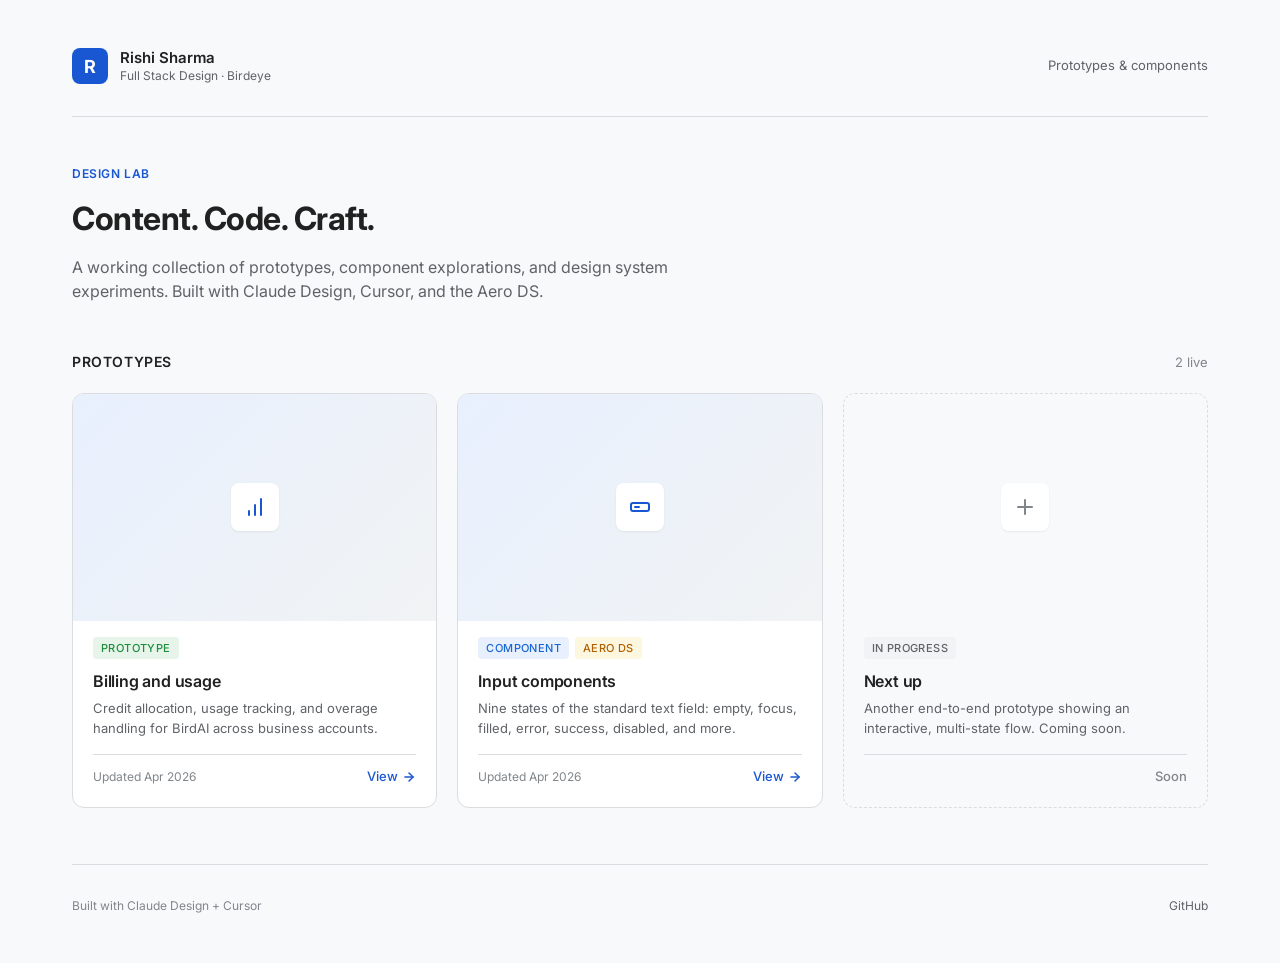
==== index.html @ ec02d228 "Add prototype index" ====
<!DOCTYPE html>
<html lang="en">
<head>
  <meta charset="UTF-8" />
  <meta name="viewport" content="width=device-width, initial-scale=1.0" />
  <title>Rishi's Prototypes · Birdeye</title>
  <meta name="description" content="Prototypes, components, and design explorations by Rishi Sharma, Content Designer at Birdeye." />
  <link rel="preconnect" href="https://fonts.googleapis.com" />
  <link rel="preconnect" href="https://fonts.gstatic.com" crossorigin />
  <link href="https://fonts.googleapis.com/css2?family=Inter:wght@400;500;600;700&display=swap" rel="stylesheet" />
  <style>
    :root {
      --bg: #f8f9fa;
      --surface: #ffffff;
      --border: #dadce0;
      --border-hover: #9aa0a6;
      --text-primary: #212121;
      --text-secondary: #5f6368;
      --text-tertiary: #80868b;
      --brand: #1957d2;
      --brand-soft: #e8f0fe;
      --success: #34a853;
      --warning: #f9ab00;
      --radius-sm: 6px;
      --radius-md: 8px;
      --radius-lg: 12px;
      --shadow-sm: 0 1px 2px rgba(60, 64, 67, 0.08);
      --shadow-md: 0 2px 8px rgba(60, 64, 67, 0.12);
    }

    * { box-sizing: border-box; margin: 0; padding: 0; }

    body {
      font-family: 'Inter', -apple-system, BlinkMacSystemFont, sans-serif;
      background: var(--bg);
      color: var(--text-primary);
      -webkit-font-smoothing: antialiased;
      line-height: 1.5;
      min-height: 100vh;
    }

    .container {
      max-width: 1200px;
      margin: 0 auto;
      padding: 48px 32px;
    }

    /* Header */
    .header {
      display: flex;
      align-items: center;
      justify-content: space-between;
      padding-bottom: 32px;
      border-bottom: 1px solid var(--border);
      margin-bottom: 48px;
    }

    .brand {
      display: flex;
      align-items: center;
      gap: 12px;
    }

    .brand-logo {
      width: 36px;
      height: 36px;
      background: var(--brand);
      border-radius: var(--radius-md);
      display: flex;
      align-items: center;
      justify-content: center;
      color: white;
      font-weight: 700;
      font-size: 18px;
    }

    .brand-text {
      display: flex;
      flex-direction: column;
    }

    .brand-name {
      font-size: 15px;
      font-weight: 600;
      color: var(--text-primary);
      line-height: 1.2;
    }

    .brand-role {
      font-size: 12px;
      color: var(--text-secondary);
      line-height: 1.2;
      margin-top: 2px;
    }

    .header-meta {
      font-size: 13px;
      color: var(--text-secondary);
    }

    /* Hero */
    .hero {
      margin-bottom: 48px;
    }

    .hero-eyebrow {
      font-size: 12px;
      font-weight: 600;
      color: var(--brand);
      text-transform: uppercase;
      letter-spacing: 0.6px;
      margin-bottom: 12px;
    }

    .hero-title {
      font-size: 32px;
      font-weight: 700;
      color: var(--text-primary);
      letter-spacing: -0.5px;
      margin-bottom: 12px;
    }

    .hero-subtitle {
      font-size: 16px;
      color: var(--text-secondary);
      max-width: 640px;
    }

    /* Section */
    .section-header {
      display: flex;
      align-items: baseline;
      justify-content: space-between;
      margin-bottom: 20px;
    }

    .section-title {
      font-size: 14px;
      font-weight: 600;
      color: var(--text-primary);
      text-transform: uppercase;
      letter-spacing: 0.6px;
    }

    .section-count {
      font-size: 13px;
      color: var(--text-tertiary);
    }

    /* Grid */
    .grid {
      display: grid;
      grid-template-columns: repeat(auto-fill, minmax(280px, 1fr));
      gap: 20px;
      margin-bottom: 56px;
    }

    /* Card */
    .card {
      background: var(--surface);
      border: 1px solid var(--border);
      border-radius: var(--radius-lg);
      overflow: hidden;
      transition: border-color 0.15s ease, box-shadow 0.15s ease, transform 0.15s ease;
      text-decoration: none;
      color: inherit;
      display: flex;
      flex-direction: column;
    }

    .card:hover {
      border-color: var(--brand);
      box-shadow: var(--shadow-md);
      transform: translateY(-2px);
    }

    .card-preview {
      aspect-ratio: 16 / 10;
      background: linear-gradient(135deg, #e8f0fe 0%, #f1f3f4 100%);
      display: flex;
      align-items: center;
      justify-content: center;
      position: relative;
      overflow: hidden;
    }

    .card-preview-icon {
      width: 48px;
      height: 48px;
      background: var(--surface);
      border-radius: var(--radius-md);
      display: flex;
      align-items: center;
      justify-content: center;
      box-shadow: var(--shadow-sm);
      color: var(--brand);
    }

    .card-body {
      padding: 16px 20px 20px;
      display: flex;
      flex-direction: column;
      flex: 1;
    }

    .card-tag-row {
      display: flex;
      gap: 6px;
      margin-bottom: 10px;
      flex-wrap: wrap;
    }

    .tag {
      font-size: 11px;
      font-weight: 500;
      padding: 3px 8px;
      border-radius: 4px;
      text-transform: uppercase;
      letter-spacing: 0.4px;
    }

    .tag-component { background: #e8f0fe; color: #1967d2; }
    .tag-prototype { background: #e6f4ea; color: #1e8e3e; }
    .tag-system { background: #fef7e0; color: #b06000; }
    .tag-wip { background: #f1f3f4; color: #5f6368; }

    .card-title {
      font-size: 16px;
      font-weight: 600;
      color: var(--text-primary);
      margin-bottom: 6px;
      letter-spacing: -0.2px;
    }

    .card-description {
      font-size: 13px;
      color: var(--text-secondary);
      line-height: 1.5;
      margin-bottom: 16px;
      flex: 1;
    }

    .card-footer {
      display: flex;
      align-items: center;
      justify-content: space-between;
      padding-top: 12px;
      border-top: 1px solid var(--border);
    }

    .card-date {
      font-size: 12px;
      color: var(--text-tertiary);
    }

    .card-link {
      font-size: 13px;
      font-weight: 500;
      color: var(--brand);
      display: flex;
      align-items: center;
      gap: 4px;
    }

    .card-link svg {
      transition: transform 0.15s ease;
    }

    .card:hover .card-link svg {
      transform: translateX(2px);
    }

    /* Coming soon card */
    .card-placeholder {
      background: transparent;
      border: 1px dashed var(--border);
      cursor: default;
    }

    .card-placeholder:hover {
      border-color: var(--border);
      box-shadow: none;
      transform: none;
    }

    .card-placeholder .card-preview {
      background: transparent;
    }

    .card-placeholder .card-preview-icon {
      background: var(--surface);
      color: var(--text-tertiary);
    }

    /* Footer */
    .footer {
      padding-top: 32px;
      border-top: 1px solid var(--border);
      display: flex;
      align-items: center;
      justify-content: space-between;
      font-size: 12px;
      color: var(--text-tertiary);
    }

    .footer a {
      color: var(--text-secondary);
      text-decoration: none;
    }

    .footer a:hover {
      color: var(--brand);
    }

    /* Responsive */
    @media (max-width: 640px) {
      .container { padding: 32px 20px; }
      .hero-title { font-size: 26px; }
      .grid { grid-template-columns: 1fr; }
      .header { flex-direction: column; align-items: flex-start; gap: 16px; }
    }
  </style>
</head>
<body>
  <div class="container">

    <!-- Header -->
    <header class="header">
      <div class="brand">
        <div class="brand-logo">R</div>
        <div class="brand-text">
          <div class="brand-name">Rishi Sharma</div>
          <div class="brand-role">Full Stack Design · Birdeye</div>
        </div>
      </div>
      <div class="header-meta">Prototypes &amp; components</div>
    </header>

    <!-- Hero -->
    <section class="hero">
      <div class="hero-eyebrow">Design lab</div>
      <h1 class="hero-title">Content. Code. Craft.</h1>
      <p class="hero-subtitle">A working collection of prototypes, component explorations, and design system experiments. Built with Claude Design, Cursor, and the Aero DS.</p>
    </section>

    <!-- Prototypes -->
    <div class="section-header">
      <div class="section-title">Prototypes</div>
      <div class="section-count">2 live</div>
    </div>

    <div class="grid">

      <!-- Billing and usage -->
      <a class="card" href="billing-and-usage/">
        <div class="card-preview">
          <div class="card-preview-icon">
            <svg width="24" height="24" viewBox="0 0 24 24" fill="none" stroke="currentColor" stroke-width="2" stroke-linecap="round" stroke-linejoin="round">
              <line x1="12" y1="20" x2="12" y2="10"></line>
              <line x1="18" y1="20" x2="18" y2="4"></line>
              <line x1="6" y1="20" x2="6" y2="16"></line>
            </svg>
          </div>
        </div>
        <div class="card-body">
          <div class="card-tag-row">
            <span class="tag tag-prototype">Prototype</span>
          </div>
          <div class="card-title">Billing and usage</div>
          <div class="card-description">Credit allocation, usage tracking, and overage handling for BirdAI across business accounts.</div>
          <div class="card-footer">
            <span class="card-date">Updated Apr 2026</span>
            <span class="card-link">
              View
              <svg width="14" height="14" viewBox="0 0 24 24" fill="none" stroke="currentColor" stroke-width="2.5" stroke-linecap="round" stroke-linejoin="round">
                <line x1="5" y1="12" x2="19" y2="12"></line>
                <polyline points="12 5 19 12 12 19"></polyline>
              </svg>
            </span>
          </div>
        </div>
      </a>

      <!-- Input components -->
      <a class="card" href="ds-input-components.html">
        <div class="card-preview">
          <div class="card-preview-icon">
            <svg width="24" height="24" viewBox="0 0 24 24" fill="none" stroke="currentColor" stroke-width="2" stroke-linecap="round" stroke-linejoin="round">
              <rect x="3" y="8" width="18" height="8" rx="2" ry="2"></rect>
              <line x1="7" y1="12" x2="11" y2="12"></line>
            </svg>
          </div>
        </div>
        <div class="card-body">
          <div class="card-tag-row">
            <span class="tag tag-component">Component</span>
            <span class="tag tag-system">Aero DS</span>
          </div>
          <div class="card-title">Input components</div>
          <div class="card-description">Nine states of the standard text field: empty, focus, filled, error, success, disabled, and more.</div>
          <div class="card-footer">
            <span class="card-date">Updated Apr 2026</span>
            <span class="card-link">
              View
              <svg width="14" height="14" viewBox="0 0 24 24" fill="none" stroke="currentColor" stroke-width="2.5" stroke-linecap="round" stroke-linejoin="round">
                <line x1="5" y1="12" x2="19" y2="12"></line>
                <polyline points="12 5 19 12 12 19"></polyline>
              </svg>
            </span>
          </div>
        </div>
      </a>

      <!-- Placeholder: coming soon -->
      <div class="card card-placeholder">
        <div class="card-preview">
          <div class="card-preview-icon">
            <svg width="24" height="24" viewBox="0 0 24 24" fill="none" stroke="currentColor" stroke-width="2" stroke-linecap="round" stroke-linejoin="round">
              <line x1="12" y1="5" x2="12" y2="19"></line>
              <line x1="5" y1="12" x2="19" y2="12"></line>
            </svg>
          </div>
        </div>
        <div class="card-body">
          <div class="card-tag-row">
            <span class="tag tag-wip">In progress</span>
          </div>
          <div class="card-title">Next up</div>
          <div class="card-description">Another end-to-end prototype showing an interactive, multi-state flow. Coming soon.</div>
          <div class="card-footer">
            <span class="card-date">&nbsp;</span>
            <span class="card-link" style="color: var(--text-tertiary);">Soon</span>
          </div>
        </div>
      </div>

    </div>

    <!-- Footer -->
    <footer class="footer">
      <div>Built with Claude Design + Cursor</div>
      <div><a href="https://github.com/rishisharma-tech" target="_blank" rel="noopener">GitHub</a></div>
    </footer>

  </div>
</body>
</html>
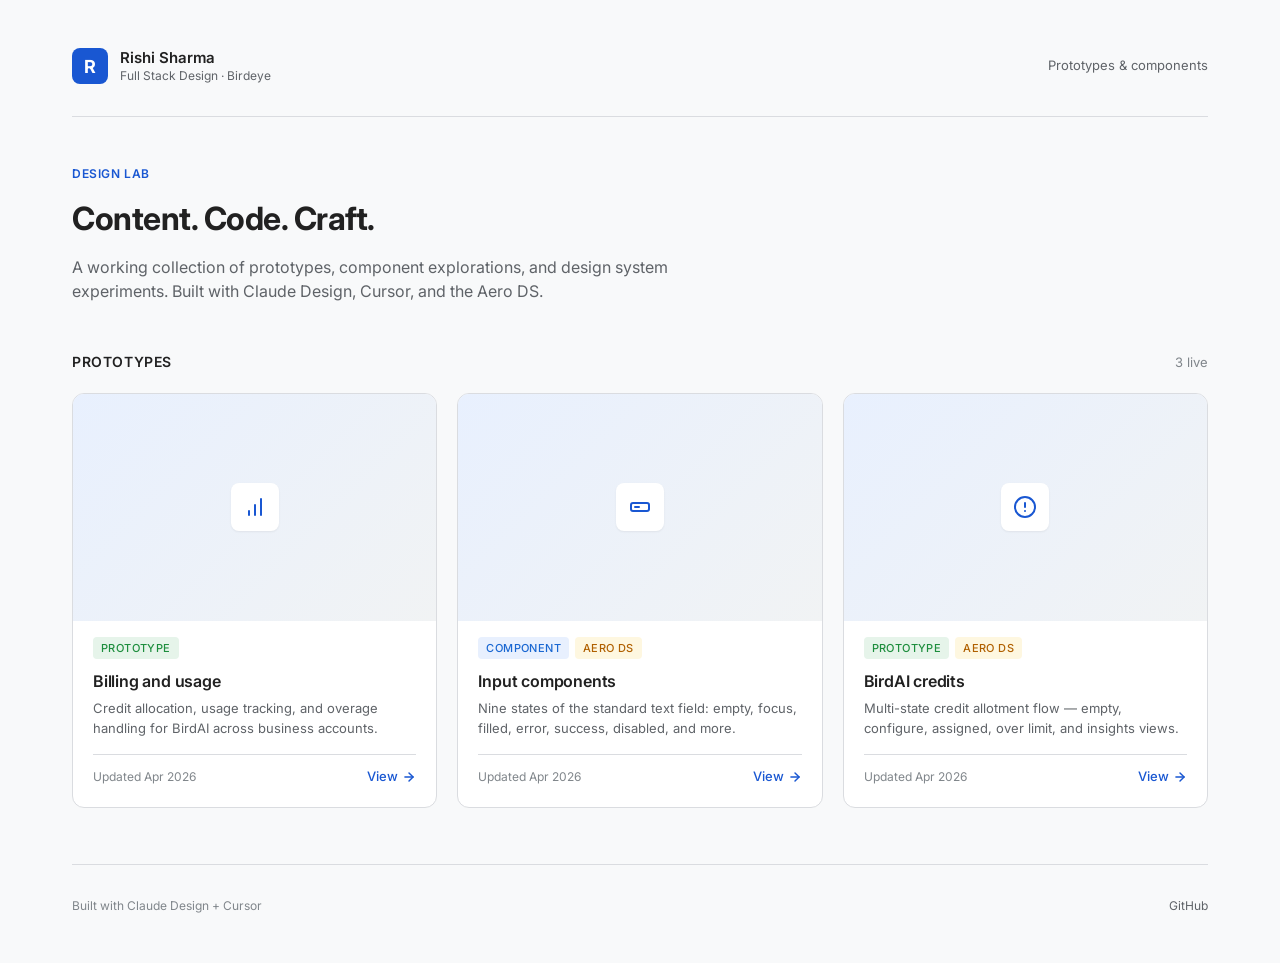
==== commit ee5fd5de: "add BirdAI credits card" ====
--- a/index.html
+++ b/index.html
@@ -346,7 +346,7 @@
     <!-- Prototypes -->
     <div class="section-header">
       <div class="section-title">Prototypes</div>
-      <div class="section-count">2 live</div>
+      <div class="section-count">3 live</div>
     </div>
 
     <div class="grid">
@@ -411,28 +411,36 @@
         </div>
       </a>
 
-      <!-- Placeholder: coming soon -->
-      <div class="card card-placeholder">
+      <!-- BirdAI credits -->
+      <a class="card" href="https://rishisharma-tech.github.io/ap-project/Billing/birdai_credits_allotment.html" target="_blank">
         <div class="card-preview">
           <div class="card-preview-icon">
             <svg width="24" height="24" viewBox="0 0 24 24" fill="none" stroke="currentColor" stroke-width="2" stroke-linecap="round" stroke-linejoin="round">
-              <line x1="12" y1="5" x2="12" y2="19"></line>
-              <line x1="5" y1="12" x2="19" y2="12"></line>
+              <circle cx="12" cy="12" r="10"></circle>
+              <line x1="12" y1="8" x2="12" y2="12"></line>
+              <line x1="12" y1="16" x2="12.01" y2="16"></line>
             </svg>
           </div>
         </div>
         <div class="card-body">
           <div class="card-tag-row">
-            <span class="tag tag-wip">In progress</span>
-          </div>
-          <div class="card-title">Next up</div>
-          <div class="card-description">Another end-to-end prototype showing an interactive, multi-state flow. Coming soon.</div>
+            <span class="tag tag-prototype">Prototype</span>
+            <span class="tag tag-system">Aero DS</span>
+          </div>
+          <div class="card-title">BirdAI credits</div>
+          <div class="card-description">Multi-state credit allotment flow — empty, configure, assigned, over limit, and insights views.</div>
           <div class="card-footer">
-            <span class="card-date">&nbsp;</span>
-            <span class="card-link" style="color: var(--text-tertiary);">Soon</span>
-          </div>
-        </div>
-      </div>
+            <span class="card-date">Updated Apr 2026</span>
+            <span class="card-link">
+              View
+              <svg width="14" height="14" viewBox="0 0 24 24" fill="none" stroke="currentColor" stroke-width="2.5" stroke-linecap="round" stroke-linejoin="round">
+                <line x1="5" y1="12" x2="19" y2="12"></line>
+                <polyline points="12 5 19 12 12 19"></polyline>
+              </svg>
+            </span>
+          </div>
+        </div>
+      </a>
 
     </div>
 
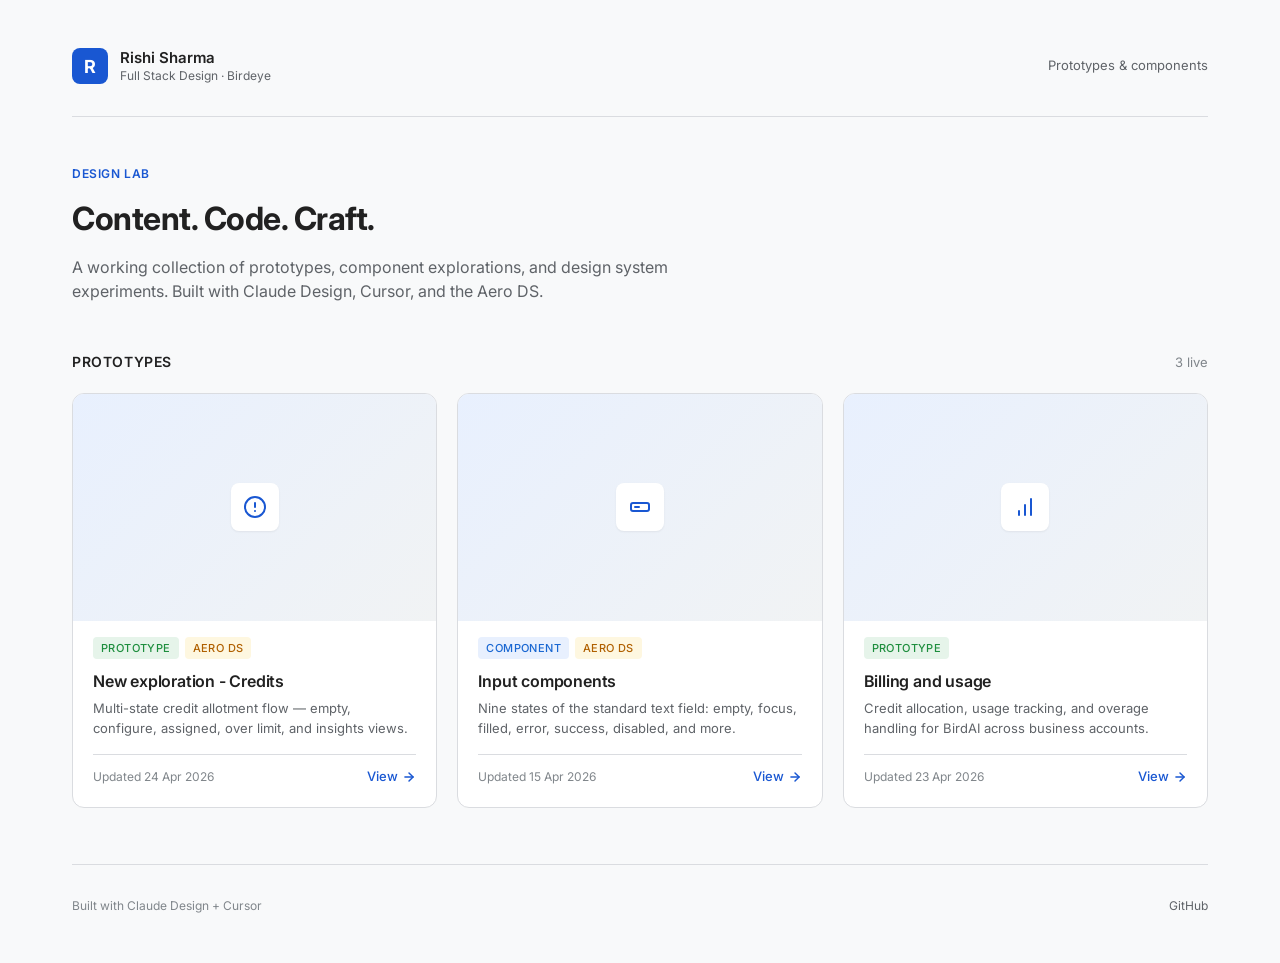
==== commit e6a3c54e: "arrange via Dates" ====
--- a/index.html
+++ b/index.html
@@ -351,6 +351,67 @@
 
     <div class="grid">
 
+      <!-- New exploration - Credits (most recently added) -->
+      <a class="card" href="https://rishisharma-tech.github.io/ap-project/Billing/birdai_credits_allotment.html" target="_blank" rel="noopener noreferrer">
+        <div class="card-preview">
+          <div class="card-preview-icon">
+            <svg width="24" height="24" viewBox="0 0 24 24" fill="none" stroke="currentColor" stroke-width="2" stroke-linecap="round" stroke-linejoin="round">
+              <circle cx="12" cy="12" r="10"></circle>
+              <line x1="12" y1="8" x2="12" y2="12"></line>
+              <line x1="12" y1="16" x2="12.01" y2="16"></line>
+            </svg>
+          </div>
+        </div>
+        <div class="card-body">
+          <div class="card-tag-row">
+            <span class="tag tag-prototype">Prototype</span>
+            <span class="tag tag-system">Aero DS</span>
+          </div>
+          <div class="card-title">New exploration - Credits</div>
+          <div class="card-description">Multi-state credit allotment flow — empty, configure, assigned, over limit, and insights views.</div>
+          <div class="card-footer">
+            <span class="card-date">Updated 24 Apr 2026</span>
+            <span class="card-link">
+              View
+              <svg width="14" height="14" viewBox="0 0 24 24" fill="none" stroke="currentColor" stroke-width="2.5" stroke-linecap="round" stroke-linejoin="round">
+                <line x1="5" y1="12" x2="19" y2="12"></line>
+                <polyline points="12 5 19 12 12 19"></polyline>
+              </svg>
+            </span>
+          </div>
+        </div>
+      </a>
+
+      <!-- Input components -->
+      <a class="card" href="ds-input-components.html">
+        <div class="card-preview">
+          <div class="card-preview-icon">
+            <svg width="24" height="24" viewBox="0 0 24 24" fill="none" stroke="currentColor" stroke-width="2" stroke-linecap="round" stroke-linejoin="round">
+              <rect x="3" y="8" width="18" height="8" rx="2" ry="2"></rect>
+              <line x1="7" y1="12" x2="11" y2="12"></line>
+            </svg>
+          </div>
+        </div>
+        <div class="card-body">
+          <div class="card-tag-row">
+            <span class="tag tag-component">Component</span>
+            <span class="tag tag-system">Aero DS</span>
+          </div>
+          <div class="card-title">Input components</div>
+          <div class="card-description">Nine states of the standard text field: empty, focus, filled, error, success, disabled, and more.</div>
+          <div class="card-footer">
+            <span class="card-date">Updated 15 Apr 2026</span>
+            <span class="card-link">
+              View
+              <svg width="14" height="14" viewBox="0 0 24 24" fill="none" stroke="currentColor" stroke-width="2.5" stroke-linecap="round" stroke-linejoin="round">
+                <line x1="5" y1="12" x2="19" y2="12"></line>
+                <polyline points="12 5 19 12 12 19"></polyline>
+              </svg>
+            </span>
+          </div>
+        </div>
+      </a>
+
       <!-- Billing and usage -->
       <a class="card" href="billing-and-usage/">
         <div class="card-preview">
@@ -369,7 +430,7 @@
           <div class="card-title">Billing and usage</div>
           <div class="card-description">Credit allocation, usage tracking, and overage handling for BirdAI across business accounts.</div>
           <div class="card-footer">
-            <span class="card-date">Updated Apr 2026</span>
+            <span class="card-date">Updated 23 Apr 2026</span>
             <span class="card-link">
               View
               <svg width="14" height="14" viewBox="0 0 24 24" fill="none" stroke="currentColor" stroke-width="2.5" stroke-linecap="round" stroke-linejoin="round">
@@ -381,67 +442,6 @@
         </div>
       </a>
 
-      <!-- Input components -->
-      <a class="card" href="ds-input-components.html">
-        <div class="card-preview">
-          <div class="card-preview-icon">
-            <svg width="24" height="24" viewBox="0 0 24 24" fill="none" stroke="currentColor" stroke-width="2" stroke-linecap="round" stroke-linejoin="round">
-              <rect x="3" y="8" width="18" height="8" rx="2" ry="2"></rect>
-              <line x1="7" y1="12" x2="11" y2="12"></line>
-            </svg>
-          </div>
-        </div>
-        <div class="card-body">
-          <div class="card-tag-row">
-            <span class="tag tag-component">Component</span>
-            <span class="tag tag-system">Aero DS</span>
-          </div>
-          <div class="card-title">Input components</div>
-          <div class="card-description">Nine states of the standard text field: empty, focus, filled, error, success, disabled, and more.</div>
-          <div class="card-footer">
-            <span class="card-date">Updated Apr 2026</span>
-            <span class="card-link">
-              View
-              <svg width="14" height="14" viewBox="0 0 24 24" fill="none" stroke="currentColor" stroke-width="2.5" stroke-linecap="round" stroke-linejoin="round">
-                <line x1="5" y1="12" x2="19" y2="12"></line>
-                <polyline points="12 5 19 12 12 19"></polyline>
-              </svg>
-            </span>
-          </div>
-        </div>
-      </a>
-
-      <!-- BirdAI credits -->
-      <a class="card" href="https://rishisharma-tech.github.io/ap-project/Billing/birdai_credits_allotment.html" target="_blank">
-        <div class="card-preview">
-          <div class="card-preview-icon">
-            <svg width="24" height="24" viewBox="0 0 24 24" fill="none" stroke="currentColor" stroke-width="2" stroke-linecap="round" stroke-linejoin="round">
-              <circle cx="12" cy="12" r="10"></circle>
-              <line x1="12" y1="8" x2="12" y2="12"></line>
-              <line x1="12" y1="16" x2="12.01" y2="16"></line>
-            </svg>
-          </div>
-        </div>
-        <div class="card-body">
-          <div class="card-tag-row">
-            <span class="tag tag-prototype">Prototype</span>
-            <span class="tag tag-system">Aero DS</span>
-          </div>
-          <div class="card-title">BirdAI credits</div>
-          <div class="card-description">Multi-state credit allotment flow — empty, configure, assigned, over limit, and insights views.</div>
-          <div class="card-footer">
-            <span class="card-date">Updated Apr 2026</span>
-            <span class="card-link">
-              View
-              <svg width="14" height="14" viewBox="0 0 24 24" fill="none" stroke="currentColor" stroke-width="2.5" stroke-linecap="round" stroke-linejoin="round">
-                <line x1="5" y1="12" x2="19" y2="12"></line>
-                <polyline points="12 5 19 12 12 19"></polyline>
-              </svg>
-            </span>
-          </div>
-        </div>
-      </a>
-
     </div>
 
     <!-- Footer -->
